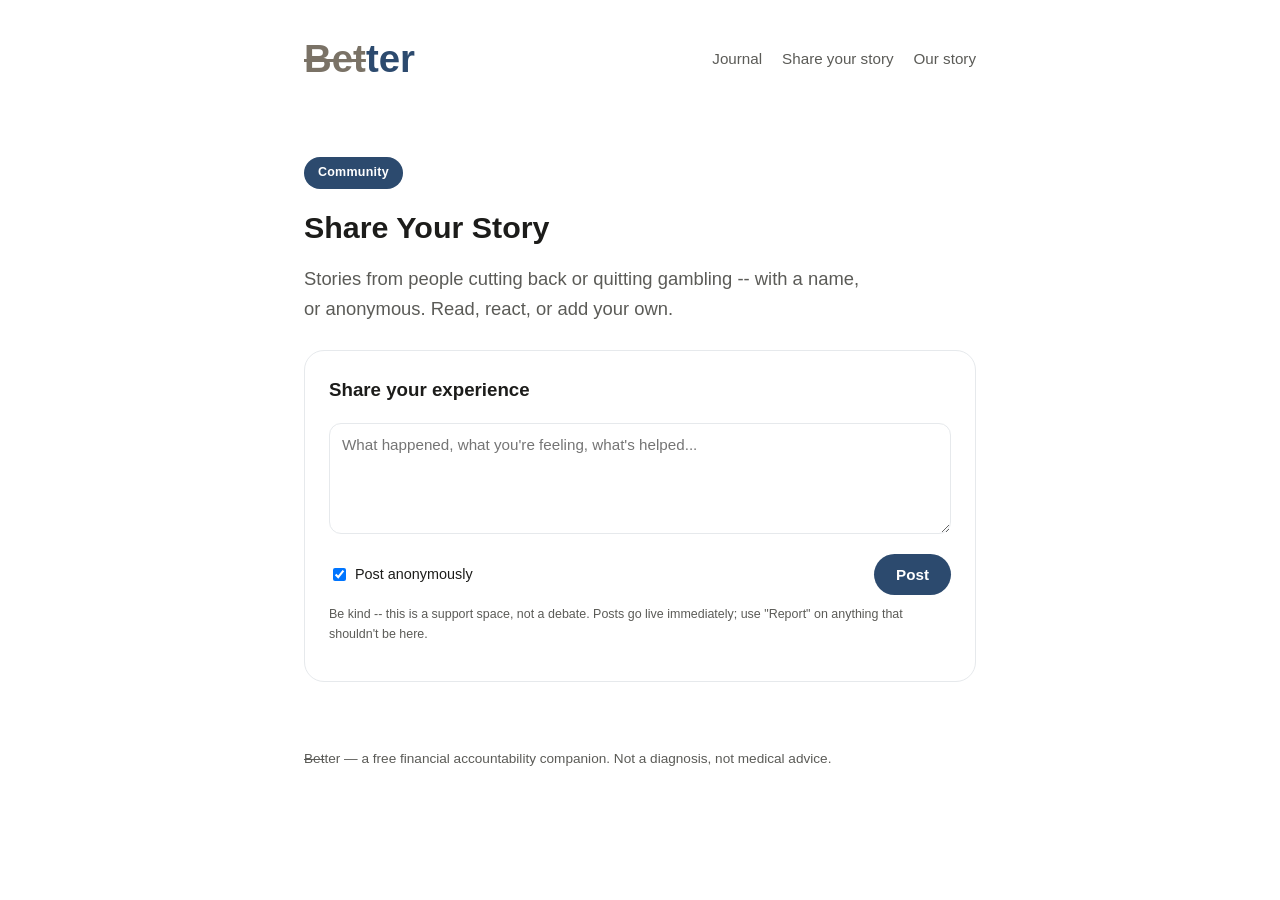
==== experiences.html @ 67af14ce "Center store badges, tighten journal-teaser spacing, drop journal subscribe box, rename Experiences " ====
<!DOCTYPE html>
<html lang="en">
<head>
  <meta charset="UTF-8" />
  <meta name="viewport" content="width=device-width, initial-scale=1.0" />
  <title>Share Your Story — B̶e̶t̶ter</title>
  <meta name="description" content="Real stories from people building a better relationship with gambling -- shared by name or anonymously." />
  <link rel="icon" href="assets/favicon.svg" type="image/svg+xml" />
  <link rel="stylesheet" href="styles.css" />
</head>
<body>
  <header class="site">
    <div class="wrap">
      <a class="wordmark" href="index.html">
        <span class="bet">Bet</span><span class="ter">ter</span>
      </a>
      <nav class="site-nav">
        <a href="journal.html">Journal</a>
        <a href="experiences.html">Share your story</a>
        <a href="story.html">Our story</a>
      </nav>
    </div>
  </header>

  <main class="wrap">
    <section class="hero" style="padding-bottom: 8px;">
      <span class="badge">Community</span>
      <h1 style="font-size: 1.9rem;">Share Your Story</h1>
      <p class="lede">Stories from people cutting back or quitting gambling -- with a name, or anonymous. Read, react, or add your own.</p>
    </section>

    <section class="card">
      <h3 style="margin-top:0;">Share your experience</h3>
      <form id="post-form">
        <textarea name="body" required maxlength="4000" rows="5" placeholder="What happened, what you're feeling, what's helped..."
          style="width:100%; padding:12px; border-radius:12px; border:1px solid var(--border); font-family:inherit; font-size:0.95rem; resize:vertical;"></textarea>
        <div style="display:flex; align-items:center; gap:12px; margin-top:12px; flex-wrap:wrap;">
          <label style="display:flex; align-items:center; gap:6px; font-size:0.9rem;">
            <input type="checkbox" name="is_anonymous" checked />
            Post anonymously
          </label>
          <input type="text" name="display_name" placeholder="Your name" maxlength="60"
            style="display:none; padding:9px 14px; border-radius:999px; border:1px solid var(--border); font-family:inherit; font-size:0.9rem;" />
          <button type="submit" class="button primary" style="margin-left:auto; border:none; cursor:pointer; font-family:inherit;">Post</button>
        </div>
        <p class="fineprint" style="margin-top:10px; color:var(--ink-soft); font-size:0.78rem;">Be kind -- this is a support space, not a debate. Posts go live immediately; use "Report" on anything that shouldn't be here.</p>
      </form>
    </section>

    <div id="experiences-list"></div>
    <p id="load-more-wrap" style="text-align:center; display:none;">
      <button id="load-more" class="button secondary" style="border:1px solid var(--blue-mid); background:transparent; cursor:pointer; font-family:inherit;">Load more</button>
    </p>
  </main>

  <footer class="site">
    <div class="wrap"><span class="bet">Bet</span><span class="ter">ter</span> — a free financial accountability companion. Not a diagnosis, not medical advice.</div>
  </footer>

  <script src="experiences.js"></script>
</body>
</html>
---- styles.css ----
:root {
  --blue-deep: #2c4a6e;
  --blue-mid: #5b87ac;
  --blue-soft: #b8d4e8;
  --white: #ffffff;
  --border: #e6e9ec;
  --ink: #1c1c1a;
  --ink-soft: #5b5b57;
  --logo-muted: #7a7266;
  --max-width: 720px;
}

* {
  box-sizing: border-box;
}

html {
  scroll-behavior: smooth;
}

body {
  margin: 0;
  background: var(--white);
  color: var(--ink);
  font-family: -apple-system, BlinkMacSystemFont, "Segoe UI", Roboto, Helvetica, Arial, sans-serif;
  line-height: 1.6;
}

a {
  color: var(--blue-deep);
}

.wrap {
  max-width: var(--max-width);
  margin: 0 auto;
  padding: 0 24px;
}

header.site {
  padding: 28px 0;
}

header.site .wrap {
  display: flex;
  align-items: center;
  justify-content: space-between;
}

.wordmark {
  text-decoration: none;
  font-weight: 800;
  font-size: 2.4rem;
}

/* Plain body-text mentions of the name: just a strike on "Bet", no color change. */
.bet {
  text-decoration: line-through;
  text-decoration-thickness: 0.09em;
  text-decoration-skip-ink: none;
}

/* The header wordmark is the one place the name is also color-coded. */
.wordmark .bet {
  color: var(--logo-muted);
}

.wordmark .ter {
  color: var(--blue-deep);
}

nav.site-nav {
  display: flex;
  gap: 20px;
  font-size: 0.95rem;
}

nav.site-nav a {
  text-decoration: none;
  color: var(--ink-soft);
}

nav.site-nav a:hover {
  color: var(--blue-deep);
}

.badge {
  display: inline-block;
  background: var(--blue-deep);
  color: var(--white);
  font-size: 0.78rem;
  font-weight: 600;
  letter-spacing: 0.02em;
  padding: 6px 14px;
  border-radius: 999px;
  margin-bottom: 20px;
}

.hero {
  padding: 40px 0 56px;
}

.hero h1 {
  font-size: 2.4rem;
  line-height: 1.2;
  margin: 0 0 18px;
  font-weight: 650;
}

.hero p.lede {
  font-size: 1.15rem;
  color: var(--ink-soft);
  max-width: 56ch;
}

.store-badges {
  display: flex;
  flex-direction: row;
  flex-wrap: wrap;
  justify-content: center;
  gap: 14px;
  width: fit-content;
  margin: 0 auto;
}

/* Plain, non-interactive badges -- deliberately not links, the app isn't
   live on either store yet. Styled to read as familiar store badges (dark
   pill, store icon, two-line label) with a "Coming Soon!" ribbon banner
   across the corner, since neither link goes anywhere yet. */
.store-pill {
  position: relative;
  overflow: hidden;
  display: inline-flex;
  align-items: center;
  gap: 12px;
  width: 190px;
  height: 56px;
  padding: 0 16px;
  background: linear-gradient(180deg, #333 0%, #000 55%);
  border-radius: 12px;
  box-shadow: 0 4px 12px rgba(0, 0, 0, 0.25);
  cursor: default;
}

.store-icon {
  width: 26px;
  height: 26px;
  flex-shrink: 0;
}

.play-icon {
  clip-path: polygon(15% 4%, 15% 96%, 90% 50%);
  background: conic-gradient(from 200deg at 30% 50%, #00d2ff, #3ae374, #ffcc00, #ff4757, #00d2ff);
}

.store-text {
  display: flex;
  flex-direction: column;
  line-height: 1.2;
}

.store-text-small {
  font-size: 0.62rem;
  color: #cfcfcf;
  text-transform: uppercase;
  letter-spacing: 0.03em;
}

.store-text-big {
  font-size: 1.05rem;
  font-weight: 600;
  color: #fff;
}

.ribbon {
  position: absolute;
  top: 12px;
  left: -42px;
  width: 190px;
  transform: rotate(-24deg);
  transform-origin: center;
  background: linear-gradient(135deg, #ffa73d, #ff7a1a);
  color: #fff;
  font-size: 0.68rem;
  font-weight: 700;
  letter-spacing: 0.02em;
  text-align: center;
  padding: 3px 0;
  box-shadow: 0 2px 4px rgba(0, 0, 0, 0.35);
}

.card {
  background: var(--white);
  border-radius: 20px;
  padding: 24px;
  margin-bottom: 18px;
  border: 1px solid var(--border);
}

.entry-date {
  font-size: 0.85rem;
  color: var(--blue-deep);
  font-weight: 600;
  text-transform: uppercase;
  letter-spacing: 0.04em;
  margin-bottom: 6px;
}

.entry h3 {
  margin: 0 0 10px;
  font-size: 1.25rem;
}

.entry p {
  margin: 0 0 12px;
  color: var(--ink-soft);
}

.tag {
  display: inline-block;
  font-size: 0.75rem;
  background: var(--blue-soft);
  color: var(--blue-deep);
  padding: 3px 10px;
  border-radius: 999px;
  margin-right: 6px;
  font-weight: 600;
}

.section-title {
  font-size: 0.85rem;
  text-transform: uppercase;
  letter-spacing: 0.06em;
  color: var(--ink-soft);
  font-weight: 700;
  margin: 48px 0 18px;
}

/* Groups the "Building in public" badge tightly with the heading right
   below it, so the badge reads as labeling that section specifically
   rather than floating on its own. */
.journal-teaser {
  margin-top: 48px;
}

.journal-teaser .badge {
  margin-bottom: 10px;
}

.journal-teaser .section-title {
  margin: 0 0 18px;
}

.button {
  display: inline-block;
  text-decoration: none;
  font-weight: 600;
  padding: 12px 22px;
  border-radius: 999px;
  font-size: 0.95rem;
}

.button.primary {
  background: var(--blue-deep);
  color: var(--white);
}

.button.secondary {
  background: transparent;
  color: var(--blue-deep);
  border: 1px solid var(--blue-mid);
}

footer.site {
  padding: 48px 0 60px;
  color: var(--ink-soft);
  font-size: 0.85rem;
}

.empty-state {
  color: var(--ink-soft);
  font-style: italic;
}

.subscribe-bar {
  display: flex;
  align-items: center;
  gap: 12px;
  flex-wrap: wrap;
  background: var(--blue-deep);
  border-radius: 999px;
  padding: 10px 10px 10px 22px;
  margin: 20px 0;
}

.subscribe-bar-label {
  flex: 1;
  min-width: 160px;
  color: var(--blue-soft);
  font-size: 0.88rem;
  font-weight: 600;
}

.subscribe-bar input[type="email"] {
  flex: 1;
  min-width: 160px;
  padding: 9px 16px;
  border-radius: 999px;
  border: none;
  font-size: 0.88rem;
  font-family: inherit;
}

.subscribe-bar button {
  background: var(--blue-soft);
  color: var(--blue-deep);
  border: none;
  font-weight: 600;
  padding: 9px 20px;
  border-radius: 999px;
  font-size: 0.88rem;
  cursor: pointer;
  font-family: inherit;
  white-space: nowrap;
}

@media (prefers-color-scheme: dark) {
  body {
    background: var(--blue-deep);
    color: var(--white);
  }
  a {
    color: var(--blue-soft);
  }
  .card {
    background: #1a2c3d;
    border-color: #2a4560;
  }
  nav.site-nav a {
    color: var(--blue-mid);
  }
  .hero p.lede,
  .entry p,
  .section-title,
  footer.site {
    color: var(--blue-mid);
  }
  .entry-date {
    color: var(--blue-soft);
  }
  .tag {
    background: #223954;
    color: var(--blue-soft);
  }
  .button.primary {
    background: var(--blue-soft);
    color: var(--blue-deep);
  }
  .button.secondary {
    color: var(--blue-soft);
    border-color: var(--blue-mid);
  }
}
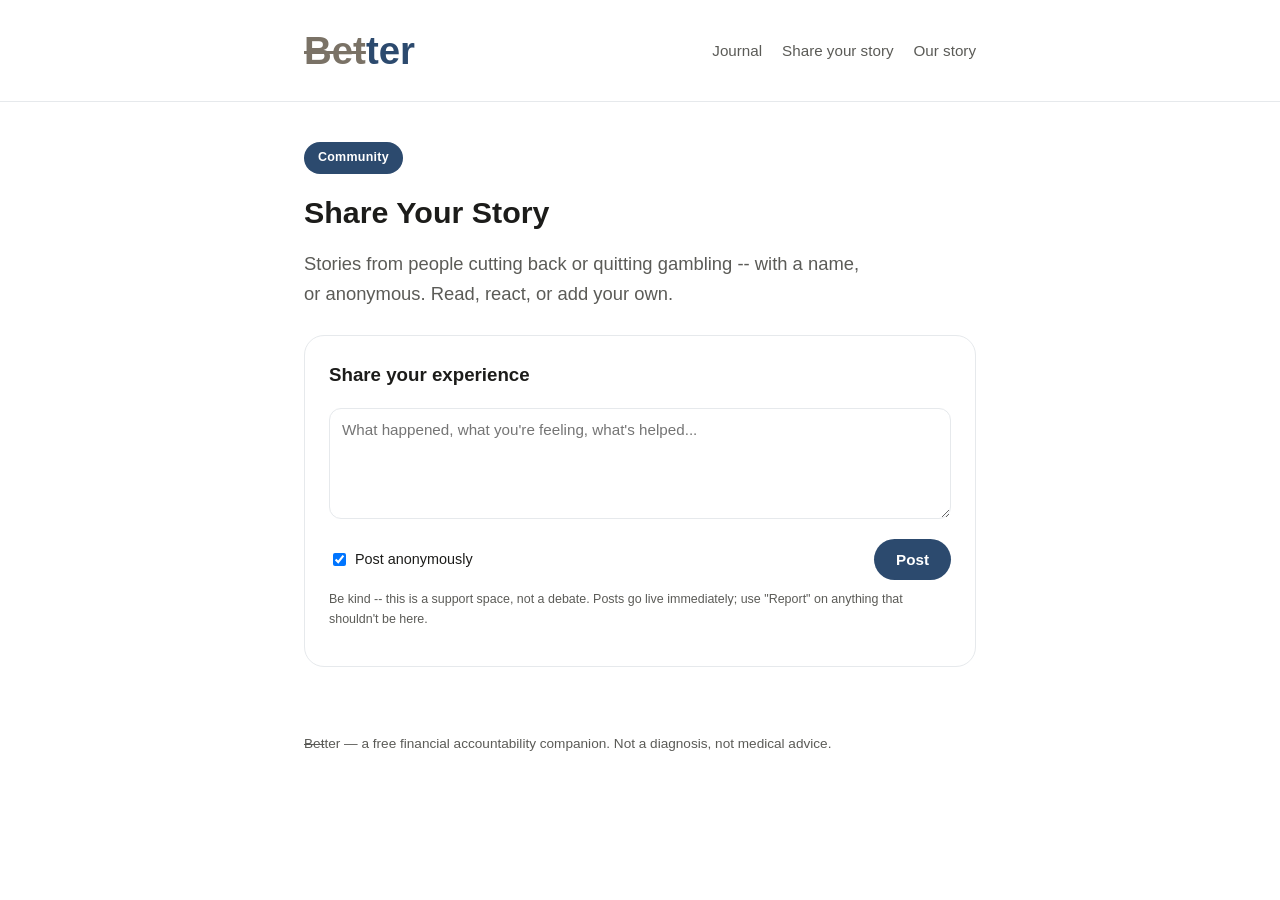
==== commit 97603390: "Fold the journal into the homepage; sticky header + waitlist bar Remove journal.html -- the full jou" ====
--- a/experiences.html
+++ b/experiences.html
@@ -10,12 +10,12 @@
 </head>
 <body>
   <header class="site">
-    <div class="wrap">
+    <div class="wrap header-row">
       <a class="wordmark" href="index.html">
         <span class="bet">Bet</span><span class="ter">ter</span>
       </a>
       <nav class="site-nav">
-        <a href="journal.html">Journal</a>
+        <a href="index.html#journal">Journal</a>
         <a href="experiences.html">Share your story</a>
         <a href="story.html">Our story</a>
       </nav>
--- a/styles.css
+++ b/styles.css
@@ -37,10 +37,15 @@
 }
 
 header.site {
-  padding: 28px 0;
-}
-
-header.site .wrap {
+  position: sticky;
+  top: 0;
+  z-index: 50;
+  background: var(--white);
+  padding: 20px 0;
+  border-bottom: 1px solid var(--border);
+}
+
+.header-row {
   display: flex;
   align-items: center;
   justify-content: space-between;
@@ -226,28 +231,17 @@
   font-weight: 600;
 }
 
-.section-title {
+.read-more-btn {
+  display: inline-block;
+  background: none;
+  border: none;
+  color: var(--blue-deep);
+  font-weight: 600;
   font-size: 0.85rem;
-  text-transform: uppercase;
-  letter-spacing: 0.06em;
-  color: var(--ink-soft);
-  font-weight: 700;
-  margin: 48px 0 18px;
-}
-
-/* Groups the "Building in public" badge tightly with the heading right
-   below it, so the badge reads as labeling that section specifically
-   rather than floating on its own. */
-.journal-teaser {
-  margin-top: 48px;
-}
-
-.journal-teaser .badge {
-  margin-bottom: 10px;
-}
-
-.journal-teaser .section-title {
-  margin: 0 0 18px;
+  padding: 0;
+  margin-bottom: 12px;
+  cursor: pointer;
+  font-family: inherit;
 }
 
 .button {
@@ -289,7 +283,7 @@
   background: var(--blue-deep);
   border-radius: 999px;
   padding: 10px 10px 10px 22px;
-  margin: 20px 0;
+  margin-top: 16px;
 }
 
 .subscribe-bar-label {
@@ -331,6 +325,10 @@
   a {
     color: var(--blue-soft);
   }
+  header.site {
+    background: var(--blue-deep);
+    border-bottom-color: #3d5d82;
+  }
   .card {
     background: #1a2c3d;
     border-color: #2a4560;
@@ -340,11 +338,13 @@
   }
   .hero p.lede,
   .entry p,
-  .section-title,
   footer.site {
     color: var(--blue-mid);
   }
   .entry-date {
+    color: var(--blue-soft);
+  }
+  .read-more-btn {
     color: var(--blue-soft);
   }
   .tag {
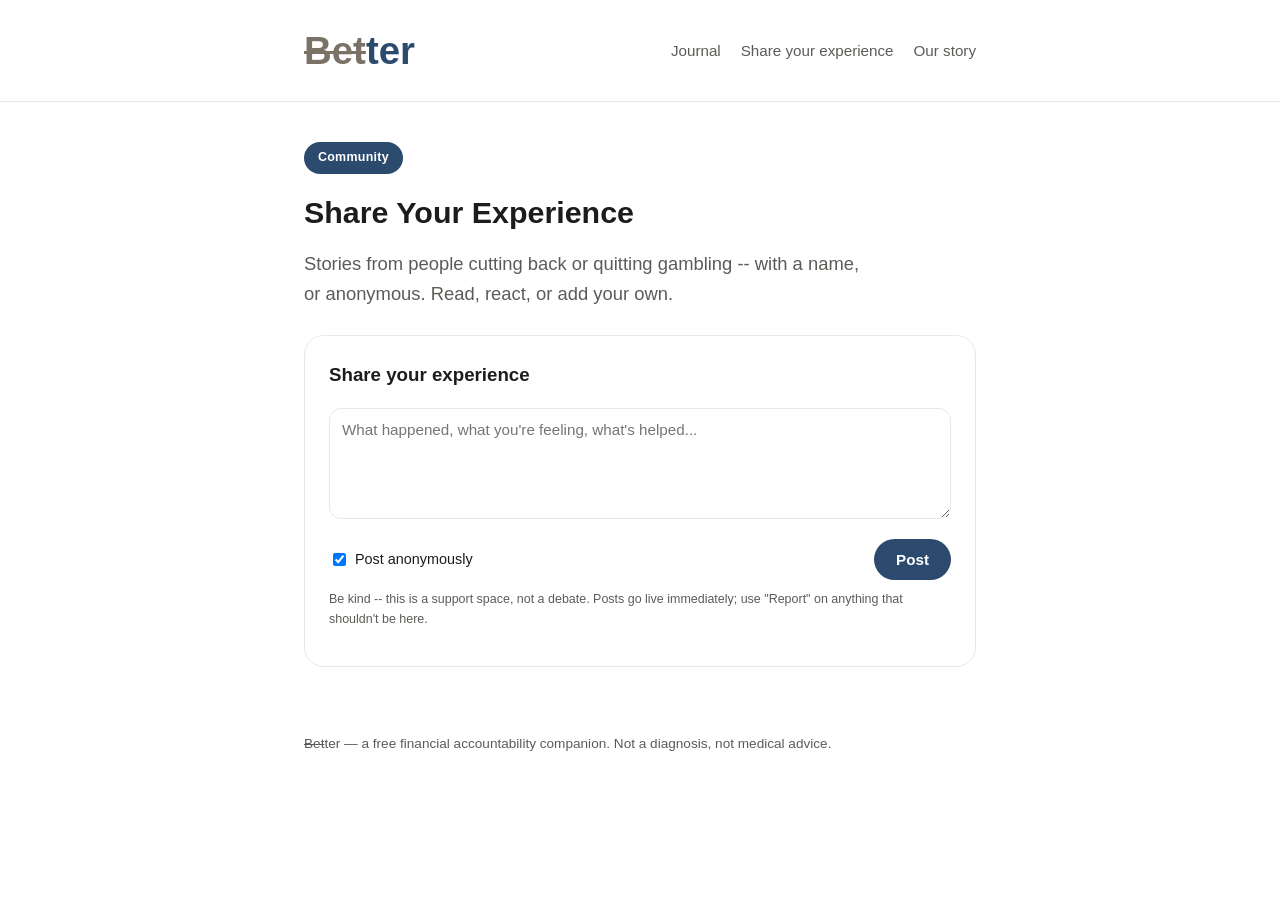
==== commit 2df2e9f3: "Rename Share your story to Share your experience; fix ribbon covering store icons Ribbon was anchore" ====
--- a/experiences.html
+++ b/experiences.html
@@ -3,7 +3,7 @@
 <head>
   <meta charset="UTF-8" />
   <meta name="viewport" content="width=device-width, initial-scale=1.0" />
-  <title>Share Your Story — B̶e̶t̶ter</title>
+  <title>Share Your Experience — B̶e̶t̶ter</title>
   <meta name="description" content="Real stories from people building a better relationship with gambling -- shared by name or anonymously." />
   <link rel="icon" href="assets/favicon.svg" type="image/svg+xml" />
   <link rel="stylesheet" href="styles.css" />
@@ -16,7 +16,7 @@
       </a>
       <nav class="site-nav">
         <a href="index.html#journal">Journal</a>
-        <a href="experiences.html">Share your story</a>
+        <a href="experiences.html">Share your experience</a>
         <a href="story.html">Our story</a>
       </nav>
     </div>
@@ -25,7 +25,7 @@
   <main class="wrap">
     <section class="hero" style="padding-bottom: 8px;">
       <span class="badge">Community</span>
-      <h1 style="font-size: 1.9rem;">Share Your Story</h1>
+      <h1 style="font-size: 1.9rem;">Share Your Experience</h1>
       <p class="lede">Stories from people cutting back or quitting gambling -- with a name, or anonymous. Read, react, or add your own.</p>
     </section>
 
--- a/styles.css
+++ b/styles.css
@@ -176,16 +176,18 @@
   color: #fff;
 }
 
+/* Anchored to the right (not the left, where the store icon sits) so it
+   only clips the tail of the label text, never the logo. */
 .ribbon {
   position: absolute;
-  top: 12px;
-  left: -42px;
-  width: 190px;
-  transform: rotate(-24deg);
+  top: 10px;
+  right: -30px;
+  width: 120px;
+  transform: rotate(35deg);
   transform-origin: center;
   background: linear-gradient(135deg, #ffa73d, #ff7a1a);
   color: #fff;
-  font-size: 0.68rem;
+  font-size: 0.64rem;
   font-weight: 700;
   letter-spacing: 0.02em;
   text-align: center;
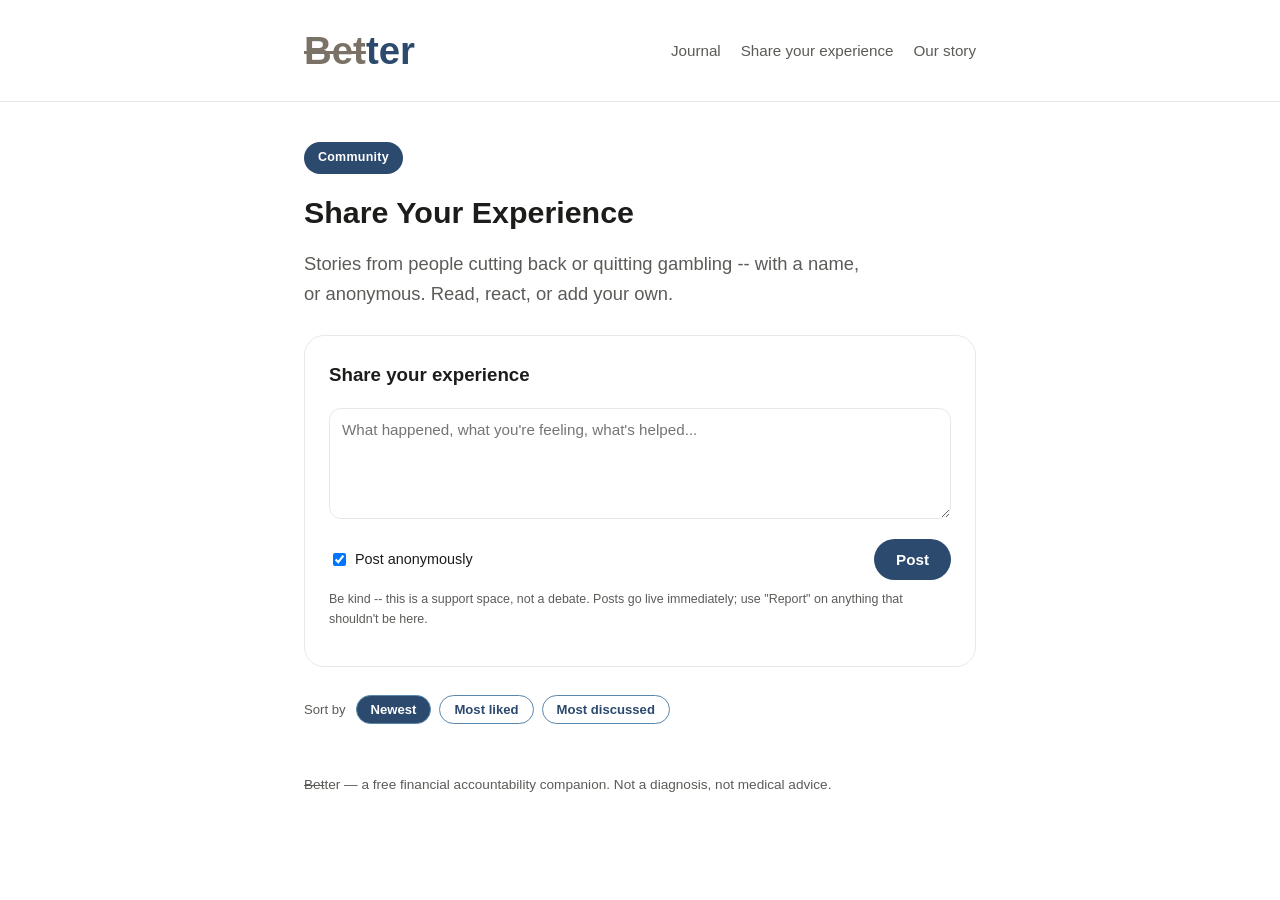
==== commit 63f8d6b7: "Experiences board: single heart reaction, sort by newest/likes/comments Reactions were four emoji pi" ====
--- a/experiences.html
+++ b/experiences.html
@@ -47,6 +47,16 @@
       </form>
     </section>
 
+    <div id="sort-row" style="display:flex; align-items:center; gap:8px; margin:28px 0 2px; flex-wrap:wrap;">
+      <span style="font-size:0.82rem; color:var(--ink-soft); margin-right:2px;">Sort by</span>
+      <button type="button" class="sort-btn" data-sort="recent"
+        style="font-family:inherit; font-size:0.82rem; font-weight:600; border:1px solid var(--blue-mid); border-radius:999px; padding:6px 14px; cursor:pointer; background:var(--blue-deep); color:#fff;">Newest</button>
+      <button type="button" class="sort-btn" data-sort="likes"
+        style="font-family:inherit; font-size:0.82rem; font-weight:600; border:1px solid var(--blue-mid); border-radius:999px; padding:6px 14px; cursor:pointer; background:transparent; color:var(--blue-deep);">Most liked</button>
+      <button type="button" class="sort-btn" data-sort="comments"
+        style="font-family:inherit; font-size:0.82rem; font-weight:600; border:1px solid var(--blue-mid); border-radius:999px; padding:6px 14px; cursor:pointer; background:transparent; color:var(--blue-deep);">Most discussed</button>
+    </div>
+
     <div id="experiences-list"></div>
     <p id="load-more-wrap" style="text-align:center; display:none;">
       <button id="load-more" class="button secondary" style="border:1px solid var(--blue-mid); background:transparent; cursor:pointer; font-family:inherit;">Load more</button>
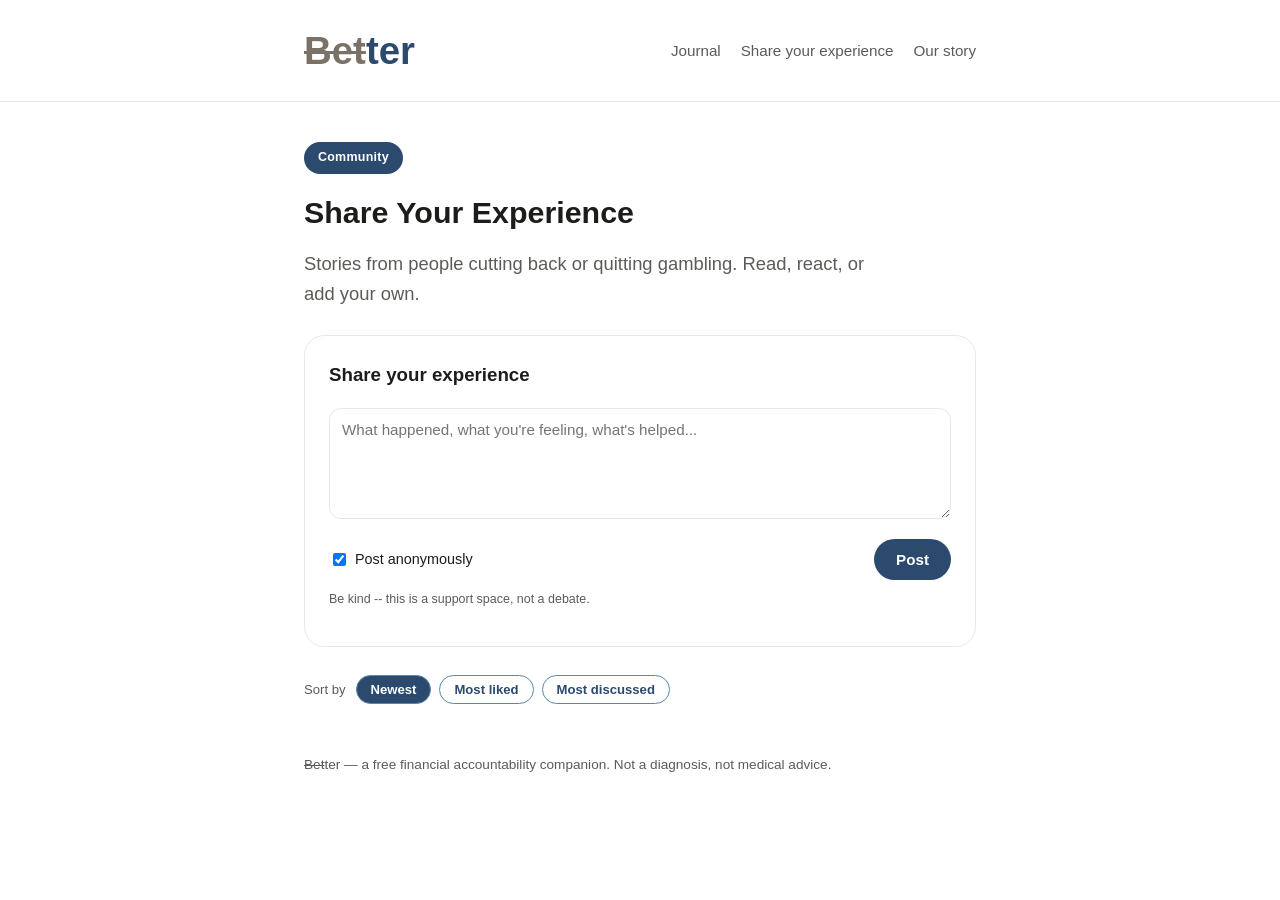
==== commit 3579cfed: "Trim the experiences page copy: shorter lede, shorter fineprint" ====
--- a/experiences.html
+++ b/experiences.html
@@ -26,7 +26,7 @@
     <section class="hero" style="padding-bottom: 8px;">
       <span class="badge">Community</span>
       <h1 style="font-size: 1.9rem;">Share Your Experience</h1>
-      <p class="lede">Stories from people cutting back or quitting gambling -- with a name, or anonymous. Read, react, or add your own.</p>
+      <p class="lede">Stories from people cutting back or quitting gambling. Read, react, or add your own.</p>
     </section>
 
     <section class="card">
@@ -43,7 +43,7 @@
             style="display:none; padding:9px 14px; border-radius:999px; border:1px solid var(--border); font-family:inherit; font-size:0.9rem;" />
           <button type="submit" class="button primary" style="margin-left:auto; border:none; cursor:pointer; font-family:inherit;">Post</button>
         </div>
-        <p class="fineprint" style="margin-top:10px; color:var(--ink-soft); font-size:0.78rem;">Be kind -- this is a support space, not a debate. Posts go live immediately; use "Report" on anything that shouldn't be here.</p>
+        <p class="fineprint" style="margin-top:10px; color:var(--ink-soft); font-size:0.78rem;">Be kind -- this is a support space, not a debate.</p>
       </form>
     </section>
 
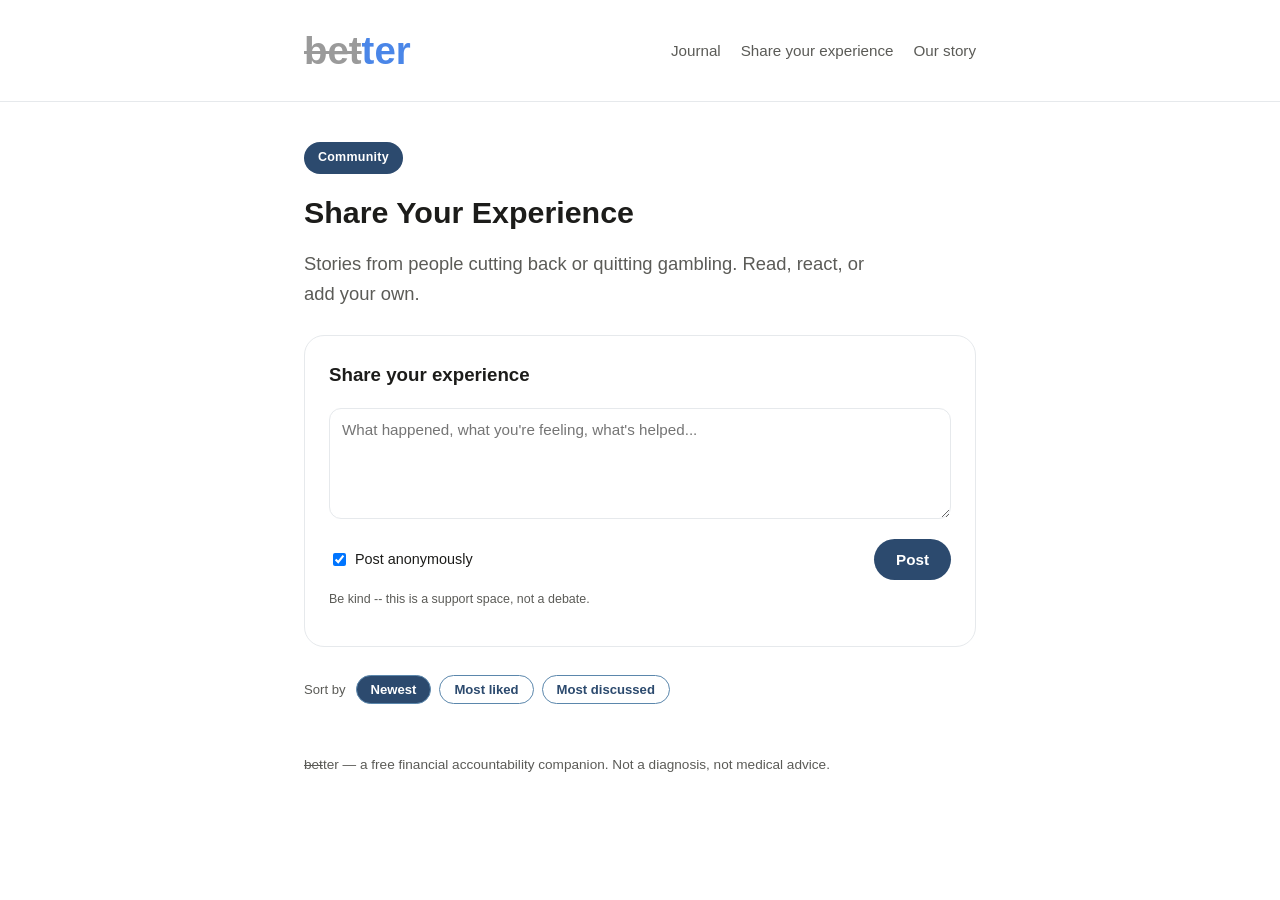
==== commit 27de40be: "Match the wordmark to the new brand logo: lowercase, brighter blue Every "bet"/"ter" mention across " ====
--- a/experiences.html
+++ b/experiences.html
@@ -12,7 +12,7 @@
   <header class="site">
     <div class="wrap header-row">
       <a class="wordmark" href="index.html">
-        <span class="bet">Bet</span><span class="ter">ter</span>
+        <span class="bet">bet</span><span class="ter">ter</span>
       </a>
       <nav class="site-nav">
         <a href="index.html#journal">Journal</a>
@@ -64,7 +64,7 @@
   </main>
 
   <footer class="site">
-    <div class="wrap"><span class="bet">Bet</span><span class="ter">ter</span> — a free financial accountability companion. Not a diagnosis, not medical advice.</div>
+    <div class="wrap"><span class="bet">bet</span><span class="ter">ter</span> — a free financial accountability companion. Not a diagnosis, not medical advice.</div>
   </footer>
 
   <script src="experiences.js"></script>
--- a/styles.css
+++ b/styles.css
@@ -6,7 +6,8 @@
   --border: #e6e9ec;
   --ink: #1c1c1a;
   --ink-soft: #5b5b57;
-  --logo-muted: #7a7266;
+  --logo-muted: #9a9a9a;
+  --logo-blue: #4a86e8;
   --max-width: 720px;
 }
 
@@ -70,7 +71,7 @@
 }
 
 .wordmark .ter {
-  color: var(--blue-deep);
+  color: var(--logo-blue);
 }
 
 nav.site-nav {
@@ -217,6 +218,15 @@
   font-size: 1.25rem;
 }
 
+.entry-title-link {
+  color: inherit;
+  text-decoration: none;
+}
+
+.entry-title-link:hover {
+  text-decoration: underline;
+}
+
 .entry p {
   margin: 0 0 12px;
   color: var(--ink-soft);
@@ -244,6 +254,15 @@
   margin-bottom: 12px;
   cursor: pointer;
   font-family: inherit;
+  text-decoration: none;
+}
+
+.read-more-btn:hover {
+  text-decoration: underline;
+}
+
+.comments-count-link:hover {
+  text-decoration: underline;
 }
 
 .button {
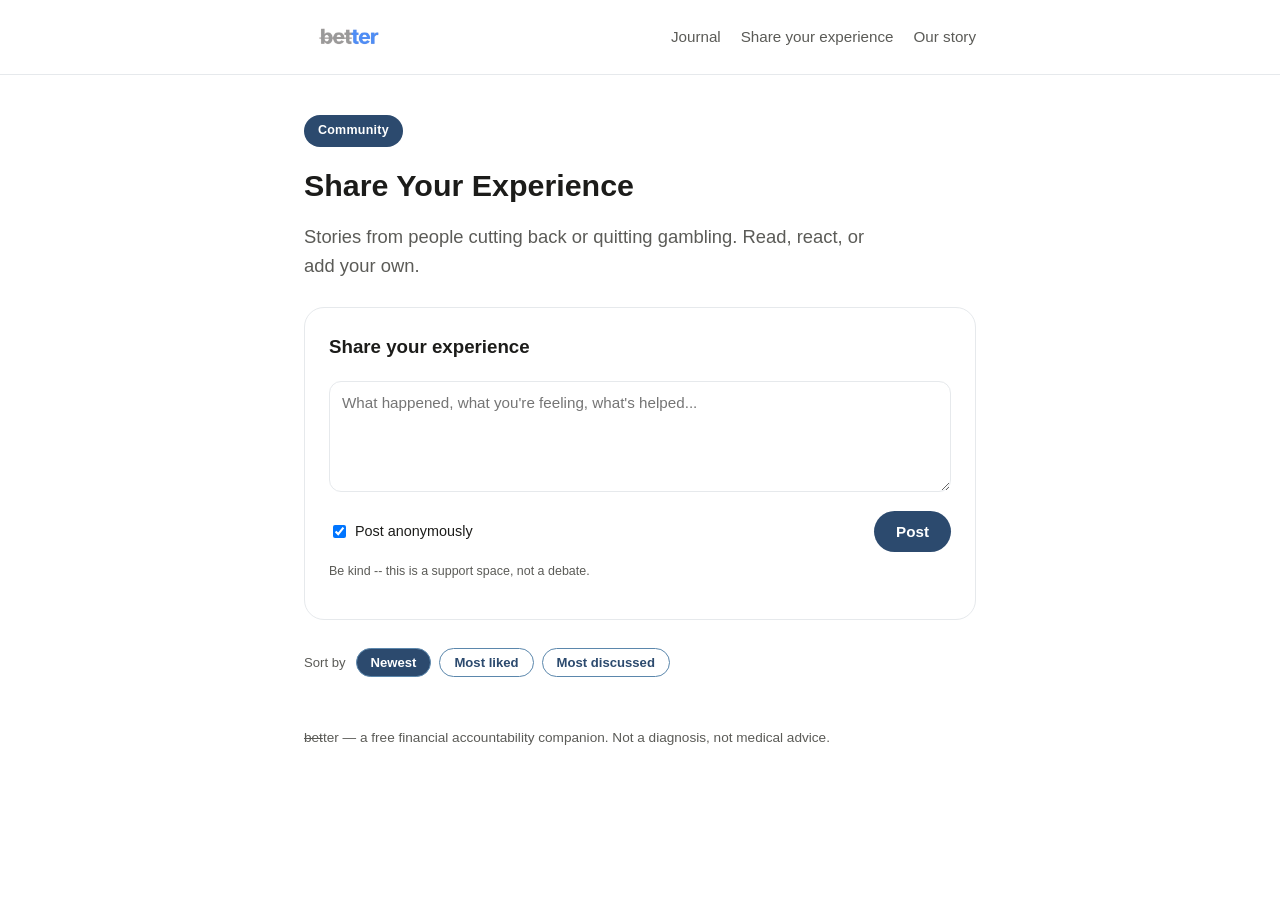
==== commit 5465080a: "Use the real logo PNG for the header wordmark instead of styled text assets/logo-better.png replaces" ====
--- a/experiences.html
+++ b/experiences.html
@@ -12,7 +12,7 @@
   <header class="site">
     <div class="wrap header-row">
       <a class="wordmark" href="index.html">
-        <span class="bet">bet</span><span class="ter">ter</span>
+        <img src="assets/logo-better.png" alt="better" />
       </a>
       <nav class="site-nav">
         <a href="index.html#journal">Journal</a>
--- a/styles.css
+++ b/styles.css
@@ -6,8 +6,6 @@
   --border: #e6e9ec;
   --ink: #1c1c1a;
   --ink-soft: #5b5b57;
-  --logo-muted: #9a9a9a;
-  --logo-blue: #4a86e8;
   --max-width: 720px;
 }
 
@@ -53,25 +51,21 @@
 }
 
 .wordmark {
-  text-decoration: none;
-  font-weight: 800;
-  font-size: 2.4rem;
-}
-
-/* Plain body-text mentions of the name: just a strike on "Bet", no color change. */
+  display: inline-block;
+  line-height: 0;
+}
+
+.wordmark img {
+  height: 34px;
+  width: auto;
+  display: block;
+}
+
+/* Plain body-text mentions of the name: just a strike on "bet", no color change. */
 .bet {
   text-decoration: line-through;
   text-decoration-thickness: 0.09em;
   text-decoration-skip-ink: none;
-}
-
-/* The header wordmark is the one place the name is also color-coded. */
-.wordmark .bet {
-  color: var(--logo-muted);
-}
-
-.wordmark .ter {
-  color: var(--logo-blue);
 }
 
 nav.site-nav {
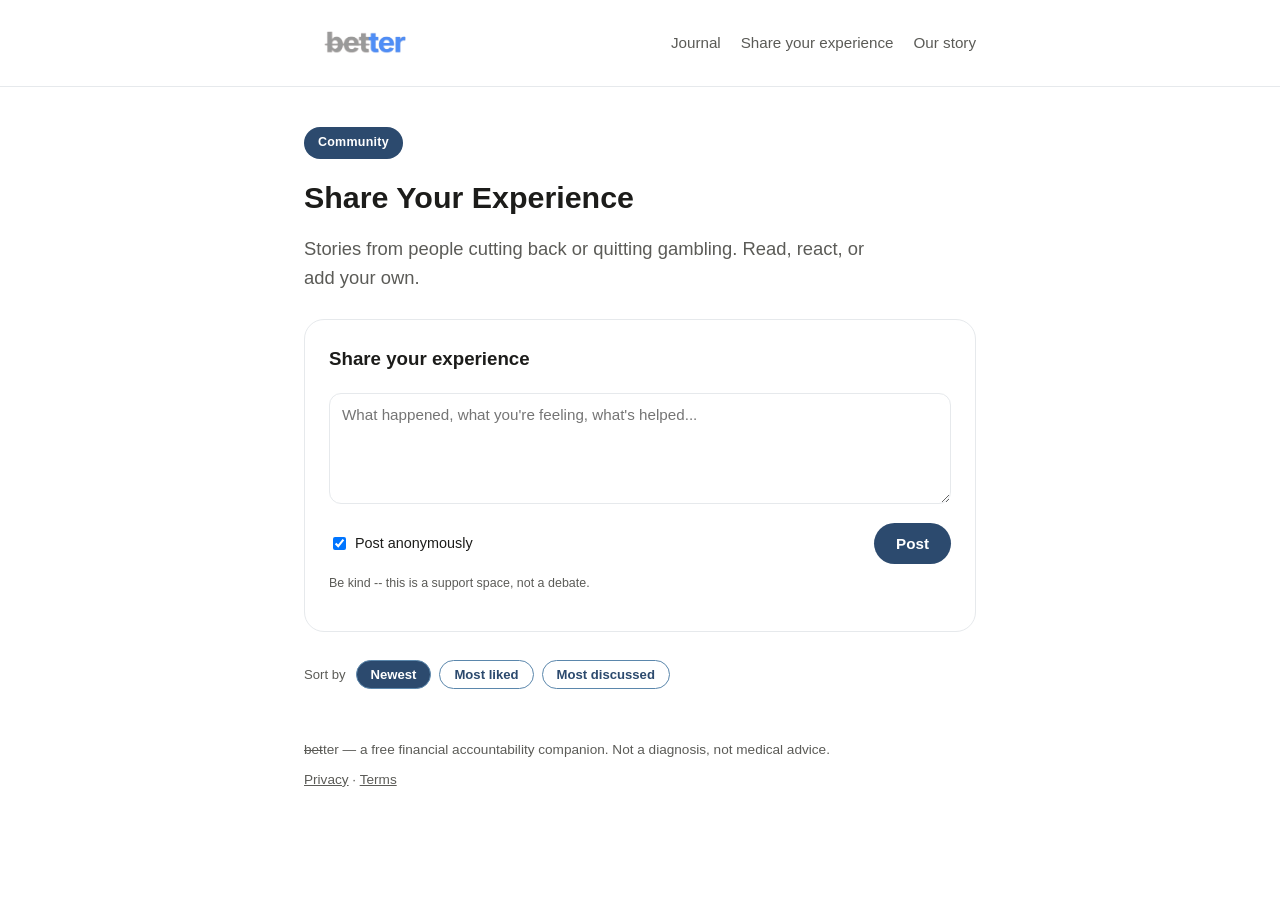
==== commit 39719c4c: "Publish Privacy Policy and Terms of Service as real pages on the site privacy.html and terms.html re" ====
--- a/experiences.html
+++ b/experiences.html
@@ -64,7 +64,10 @@
   </main>
 
   <footer class="site">
-    <div class="wrap"><span class="bet">bet</span><span class="ter">ter</span> — a free financial accountability companion. Not a diagnosis, not medical advice.</div>
+    <div class="wrap">
+      <span class="bet">bet</span><span class="ter">ter</span> — a free financial accountability companion. Not a diagnosis, not medical advice.
+      <div class="footer-links"><a href="privacy.html">Privacy</a> · <a href="terms.html">Terms</a></div>
+    </div>
   </footer>
 
   <script src="experiences.js"></script>
--- a/styles.css
+++ b/styles.css
@@ -56,7 +56,7 @@
 }
 
 .wordmark img {
-  height: 34px;
+  height: 46px;
   width: auto;
   display: block;
 }
@@ -374,4 +374,272 @@
     color: var(--blue-soft);
     border-color: var(--blue-mid);
   }
-}
+  .legal-summary,
+  .legal-warn,
+  .legal-contact {
+    background: #1a2c3d;
+    border-color: #2a4560;
+  }
+  .legal-warn p,
+  .legal-warn strong {
+    color: #e3b98a;
+  }
+  .legal-eyebrow,
+  .legal-dek,
+  .legal-toc-label,
+  .legal-toc a,
+  .legal-body p,
+  .legal-body ul,
+  .legal-table th,
+  .legal-footer-note {
+    color: var(--blue-mid);
+  }
+  .legal-summary p,
+  .legal-summary strong,
+  .legal-table td {
+    color: var(--white);
+  }
+  .legal-sec-num {
+    color: var(--blue-soft);
+  }
+  .legal-toc a:hover {
+    color: var(--blue-soft);
+  }
+  .legal-body section,
+  .legal-toc ol,
+  .legal-table th,
+  .legal-table td,
+  .legal-footer-note {
+    border-color: #2a4560;
+  }
+}
+
+/* Legal pages (privacy.html, terms.html): a wider two-column layout with a
+   sticky table of contents, distinct from the narrow single-column .wrap
+   the rest of the site uses. */
+.wrap-wide {
+  max-width: 1020px;
+  margin: 0 auto;
+  padding: 0 24px;
+}
+
+.legal-masthead {
+  padding-top: 40px;
+}
+
+.legal-eyebrow {
+  font-size: 0.78rem;
+  letter-spacing: 0.08em;
+  text-transform: uppercase;
+  color: var(--ink-soft);
+  font-weight: 600;
+  margin: 0 0 10px;
+}
+
+.legal-title {
+  font-size: clamp(1.8rem, 4vw, 2.4rem);
+  line-height: 1.15;
+  margin: 0 0 10px;
+}
+
+.legal-dek {
+  color: var(--ink-soft);
+  font-size: 1.02rem;
+  max-width: 62ch;
+  margin: 0 0 24px;
+}
+
+.legal-summary {
+  background: rgba(44, 74, 110, 0.06);
+  border: 1px solid var(--border);
+  border-radius: 14px;
+  padding: 20px 22px;
+  margin-bottom: 40px;
+}
+.legal-summary p {
+  margin: 0 0 10px;
+  font-size: 0.95rem;
+  color: var(--ink-soft);
+}
+.legal-summary p:last-child {
+  margin-bottom: 0;
+}
+.legal-summary strong {
+  color: var(--ink);
+}
+
+.legal-grid {
+  display: grid;
+  grid-template-columns: 200px 1fr;
+  gap: 48px;
+  padding-bottom: 64px;
+}
+@media (max-width: 860px) {
+  .legal-grid {
+    grid-template-columns: 1fr;
+  }
+  .legal-toc {
+    display: none;
+  }
+}
+
+.legal-toc {
+  position: sticky;
+  top: 90px;
+  align-self: start;
+  font-size: 0.82rem;
+}
+.legal-toc-label {
+  text-transform: uppercase;
+  letter-spacing: 0.08em;
+  color: var(--ink-soft);
+  font-weight: 600;
+  margin: 0 0 12px;
+}
+.legal-toc ol {
+  list-style: none;
+  margin: 0;
+  padding: 0;
+  display: flex;
+  flex-direction: column;
+  gap: 8px;
+  border-left: 1px solid var(--border);
+}
+.legal-toc a {
+  display: block;
+  padding: 2px 0 2px 14px;
+  color: var(--ink-soft);
+  text-decoration: none;
+  line-height: 1.4;
+}
+.legal-toc a:hover {
+  color: var(--blue-deep);
+}
+
+.legal-body section {
+  padding-top: 32px;
+  border-top: 1px solid var(--border);
+  margin-top: 32px;
+  scroll-margin-top: 90px;
+}
+.legal-body section:first-of-type {
+  border-top: none;
+  margin-top: 0;
+  padding-top: 0;
+}
+.legal-sec-num {
+  display: block;
+  font-size: 0.75rem;
+  font-weight: 700;
+  letter-spacing: 0.04em;
+  color: var(--blue-deep);
+  margin-bottom: 6px;
+}
+.legal-body h2 {
+  font-size: 1.25rem;
+  margin: 0 0 14px;
+}
+.legal-body p {
+  margin: 0 0 14px;
+  color: var(--ink-soft);
+}
+.legal-body section > p:first-of-type {
+  margin-top: 0;
+}
+.legal-body ul {
+  margin: 0 0 16px;
+  padding-left: 22px;
+  color: var(--ink-soft);
+}
+.legal-body li {
+  margin-bottom: 8px;
+}
+
+.legal-table-wrap {
+  overflow-x: auto;
+  margin-bottom: 20px;
+}
+.legal-table {
+  width: 100%;
+  border-collapse: collapse;
+  font-size: 0.9rem;
+}
+.legal-table caption {
+  text-align: left;
+  font-size: 0.78rem;
+  color: var(--ink-soft);
+  margin-bottom: 8px;
+}
+.legal-table th,
+.legal-table td {
+  text-align: left;
+  padding: 10px 14px 10px 0;
+  border-bottom: 1px solid var(--border);
+  vertical-align: top;
+}
+.legal-table th {
+  font-size: 0.7rem;
+  text-transform: uppercase;
+  letter-spacing: 0.05em;
+  color: var(--ink-soft);
+  font-weight: 600;
+}
+.legal-table td:first-child {
+  color: var(--ink);
+  font-weight: 600;
+  white-space: nowrap;
+}
+
+.legal-warn {
+  background: #fdf3e4;
+  border: 1px solid var(--border);
+  border-radius: 14px;
+  padding: 18px 20px;
+  margin: 4px 0 20px;
+}
+.legal-warn p {
+  color: #8a5a2a;
+  margin: 0;
+  font-size: 0.93rem;
+}
+.legal-warn strong {
+  color: #8a5a2a;
+}
+
+.legal-contact {
+  background: var(--white);
+  border: 1px solid var(--border);
+  border-radius: 14px;
+  padding: 24px 26px;
+  margin-top: 8px;
+  box-shadow: 0 1px 2px rgba(28, 28, 26, 0.05), 0 8px 24px rgba(28, 28, 26, 0.04);
+}
+.legal-contact h2 {
+  font-size: 1.1rem;
+  margin: 0 0 8px;
+}
+.legal-contact a {
+  font-weight: 600;
+}
+.legal-cross-link {
+  display: inline-block;
+  margin-top: 8px;
+  font-size: 0.85rem;
+}
+
+.legal-footer-note {
+  margin-top: 48px;
+  padding-top: 20px;
+  border-top: 1px solid var(--border);
+  color: var(--ink-soft);
+  font-size: 0.82rem;
+}
+
+.footer-links {
+  margin-top: 8px;
+  font-size: 0.85rem;
+}
+.footer-links a {
+  color: inherit;
+  text-decoration: underline;
+}
